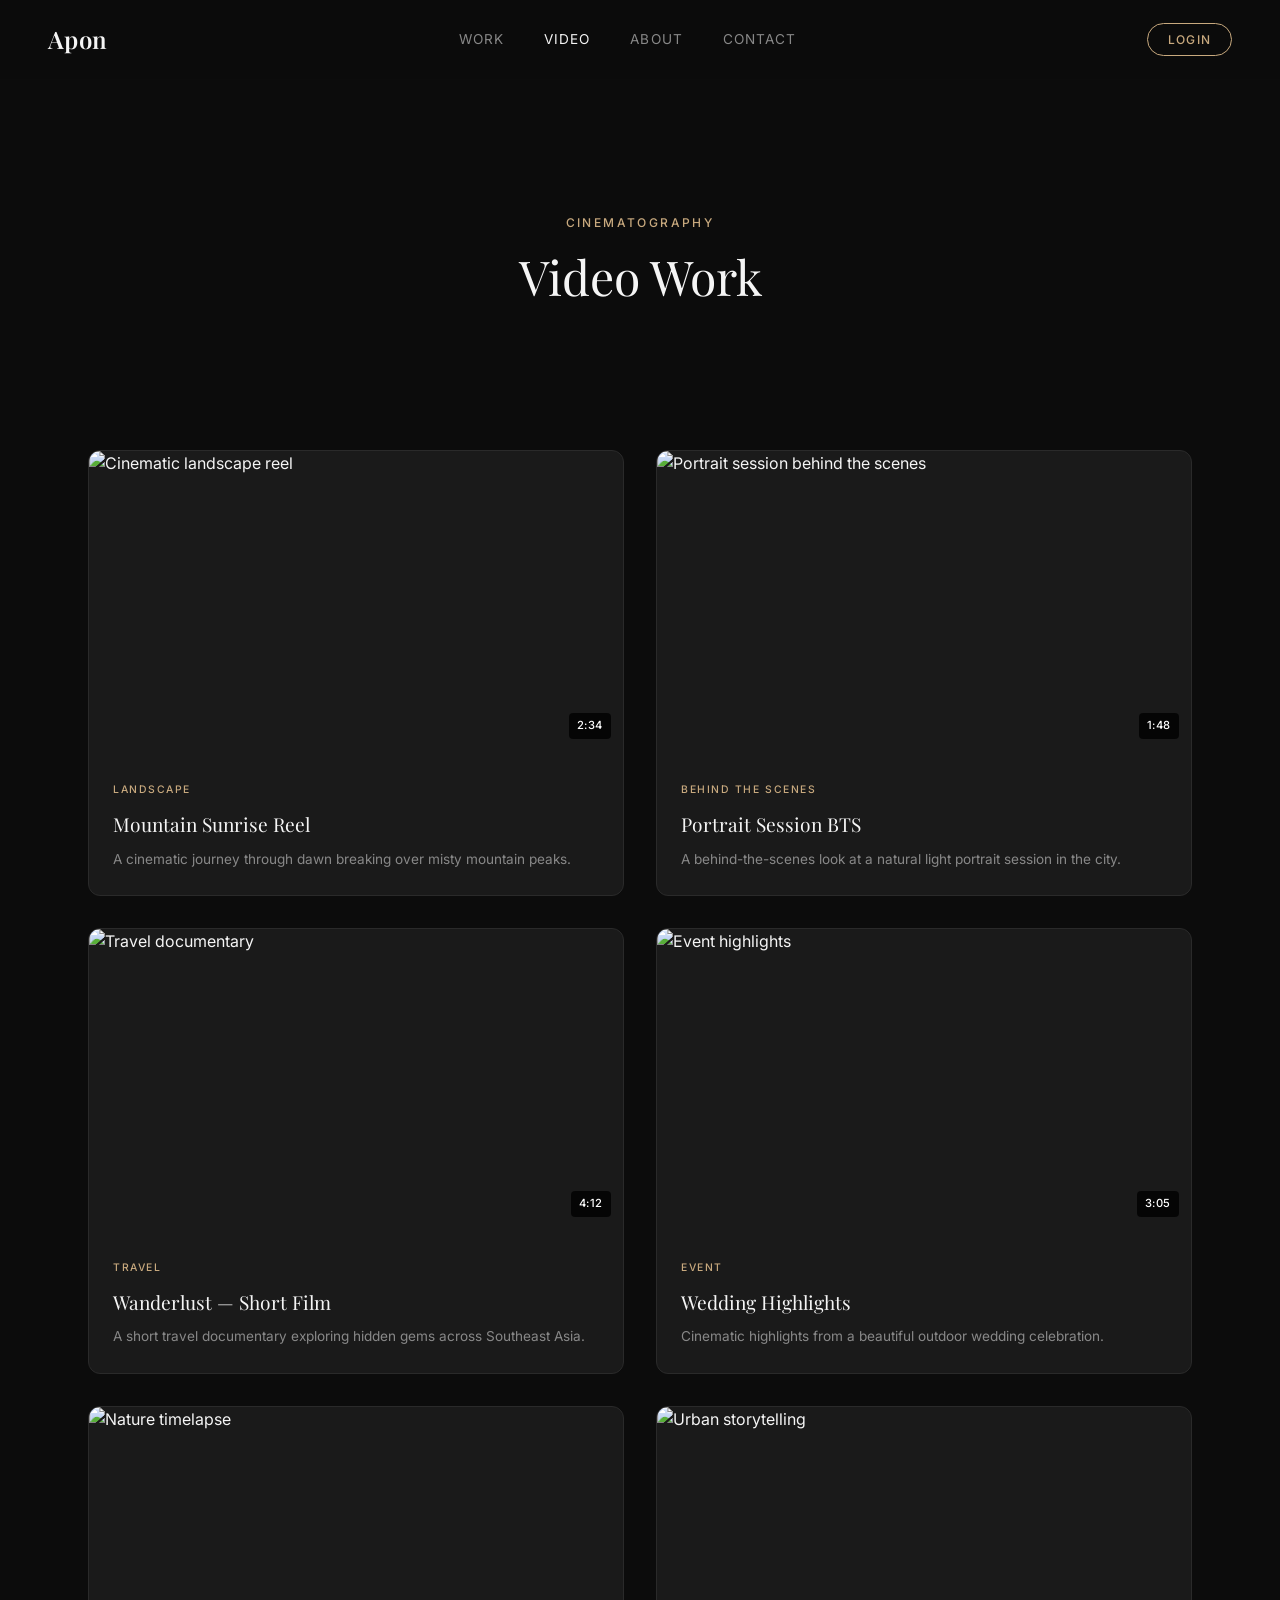
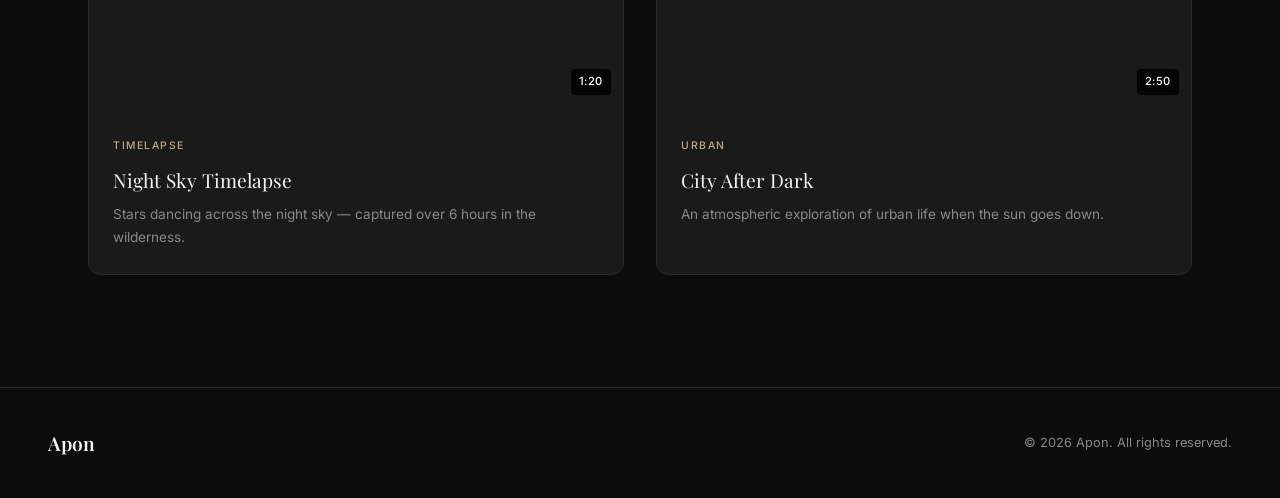
==== video.html @ 76bdeca2 "Add visitor login with Firebase Firestore Login button in nav opens a modal collecting email and pho" ====
<!DOCTYPE html>
<html lang="en">
<head>
  <meta charset="UTF-8">
  <meta name="viewport" content="width=device-width, initial-scale=1.0">
  <title>Apon — Video</title>
  <link rel="preconnect" href="https://fonts.googleapis.com">
  <link rel="preconnect" href="https://fonts.gstatic.com" crossorigin>
  <link href="https://fonts.googleapis.com/css2?family=Inter:wght@300;400;500;600&family=Playfair+Display:ital,wght@0,400;0,600;1,400&display=swap" rel="stylesheet">
  <link rel="stylesheet" href="style.css">
  <style>
    /* --- Video Page Styles --- */
    .video-hero {
      min-height: 50vh;
      display: flex;
      align-items: center;
      justify-content: center;
      text-align: center;
      padding: 8rem 2rem 4rem;
    }

    .video-hero__content {
      opacity: 0;
      animation: fadeUp 0.8s 0.2s forwards;
    }

    .video-grid {
      max-width: 1200px;
      margin: 0 auto;
      padding: 0 3rem 7rem;
      display: grid;
      grid-template-columns: repeat(2, 1fr);
      gap: 2rem;
    }

    .video-card {
      background: var(--surface);
      border: 1px solid var(--border);
      border-radius: var(--radius);
      overflow: hidden;
      transition: var(--transition);
    }

    .video-card:hover {
      border-color: var(--accent);
      transform: translateY(-4px);
    }

    .video-card__thumbnail {
      position: relative;
      aspect-ratio: 16/9;
      overflow: hidden;
      cursor: pointer;
    }

    .video-card__thumbnail img {
      width: 100%;
      height: 100%;
      object-fit: cover;
      transition: transform 0.6s cubic-bezier(0.25, 0.46, 0.45, 0.94);
    }

    .video-card:hover .video-card__thumbnail img {
      transform: scale(1.05);
    }

    .video-card__play {
      position: absolute;
      inset: 0;
      display: flex;
      align-items: center;
      justify-content: center;
      background: rgba(0, 0, 0, 0.3);
      opacity: 0;
      transition: opacity 0.3s;
    }

    .video-card:hover .video-card__play {
      opacity: 1;
    }

    .video-card__play svg {
      width: 64px;
      height: 64px;
      color: #fff;
      filter: drop-shadow(0 2px 8px rgba(0,0,0,0.4));
    }

    .video-card__info {
      padding: 1.5rem;
    }

    .video-card__cat {
      font-size: 0.65rem;
      font-weight: 500;
      letter-spacing: 0.15em;
      text-transform: uppercase;
      color: var(--accent);
    }

    .video-card__title {
      font-family: 'Playfair Display', serif;
      font-size: 1.2rem;
      font-weight: 400;
      margin-top: 0.5rem;
    }

    .video-card__desc {
      font-size: 0.85rem;
      color: var(--text-muted);
      line-height: 1.7;
      margin-top: 0.5rem;
    }

    .video-card__duration {
      position: absolute;
      bottom: 0.75rem;
      right: 0.75rem;
      background: rgba(0, 0, 0, 0.8);
      color: #fff;
      font-size: 0.7rem;
      font-weight: 500;
      letter-spacing: 0.05em;
      padding: 0.25rem 0.5rem;
      border-radius: 4px;
    }

    /* --- Video Lightbox --- */
    .video-lightbox {
      position: fixed;
      inset: 0;
      z-index: 2000;
      display: flex;
      align-items: center;
      justify-content: center;
      background: rgba(0, 0, 0, 0.95);
      opacity: 0;
      visibility: hidden;
      transition: opacity 0.3s, visibility 0.3s;
    }

    .video-lightbox--active {
      opacity: 1;
      visibility: visible;
    }

    .video-lightbox__close {
      position: absolute;
      top: 1.5rem;
      right: 2rem;
      background: none;
      border: none;
      color: var(--text);
      font-size: 2rem;
      cursor: pointer;
      opacity: 0.7;
      transition: opacity 0.3s;
    }

    .video-lightbox__close:hover {
      opacity: 1;
    }

    .video-lightbox video {
      max-width: 90vw;
      max-height: 80vh;
      border-radius: var(--radius-sm);
    }

    @media (max-width: 768px) {
      .video-grid {
        grid-template-columns: 1fr;
        padding: 0 1.5rem 4rem;
      }

      .video-hero {
        padding: 7rem 1.5rem 3rem;
      }
    }
  </style>
</head>
<body>

  <!-- Navigation -->
  <nav class="nav" id="nav">
    <a href="index.html" class="nav__logo">Apon</a>
    <button class="nav__toggle" id="navToggle" aria-label="Toggle menu">
      <span></span>
      <span></span>
    </button>
    <ul class="nav__links" id="navLinks">
      <li><a href="index.html#work">Work</a></li>
      <li><a href="video.html" style="color: var(--text);">Video</a></li>
      <li><a href="index.html#about">About</a></li>
      <li><a href="index.html#contact">Contact</a></li>
    </ul>
    <button class="nav__login-btn" id="loginBtn">Login</button>
  </nav>

  <!-- Hero -->
  <section class="video-hero">
    <div class="video-hero__content">
      <span class="section__label">Cinematography</span>
      <h1 class="section__title">Video Work</h1>
    </div>
  </section>

  <!-- Video Grid -->
  <div class="video-grid">

    <div class="video-card reveal">
      <div class="video-card__thumbnail">
        <img src="https://images.unsplash.com/photo-1536240478700-b869070f9279?w=800&q=80" alt="Cinematic landscape reel">
        <div class="video-card__play">
          <svg viewBox="0 0 24 24" fill="currentColor"><path d="M8 5v14l11-7z"/></svg>
        </div>
        <span class="video-card__duration">2:34</span>
      </div>
      <div class="video-card__info">
        <span class="video-card__cat">Landscape</span>
        <h3 class="video-card__title">Mountain Sunrise Reel</h3>
        <p class="video-card__desc">A cinematic journey through dawn breaking over misty mountain peaks.</p>
      </div>
    </div>

    <div class="video-card reveal">
      <div class="video-card__thumbnail">
        <img src="https://images.unsplash.com/photo-1492691527719-9d1e07e534b4?w=800&q=80" alt="Portrait session behind the scenes">
        <div class="video-card__play">
          <svg viewBox="0 0 24 24" fill="currentColor"><path d="M8 5v14l11-7z"/></svg>
        </div>
        <span class="video-card__duration">1:48</span>
      </div>
      <div class="video-card__info">
        <span class="video-card__cat">Behind the Scenes</span>
        <h3 class="video-card__title">Portrait Session BTS</h3>
        <p class="video-card__desc">A behind-the-scenes look at a natural light portrait session in the city.</p>
      </div>
    </div>

    <div class="video-card reveal">
      <div class="video-card__thumbnail">
        <img src="https://images.unsplash.com/photo-1518676590747-1e3dcf5a4e32?w=800&q=80" alt="Travel documentary">
        <div class="video-card__play">
          <svg viewBox="0 0 24 24" fill="currentColor"><path d="M8 5v14l11-7z"/></svg>
        </div>
        <span class="video-card__duration">4:12</span>
      </div>
      <div class="video-card__info">
        <span class="video-card__cat">Travel</span>
        <h3 class="video-card__title">Wanderlust — Short Film</h3>
        <p class="video-card__desc">A short travel documentary exploring hidden gems across Southeast Asia.</p>
      </div>
    </div>

    <div class="video-card reveal">
      <div class="video-card__thumbnail">
        <img src="https://images.unsplash.com/photo-1505236858219-8359eb29e329?w=800&q=80" alt="Event highlights">
        <div class="video-card__play">
          <svg viewBox="0 0 24 24" fill="currentColor"><path d="M8 5v14l11-7z"/></svg>
        </div>
        <span class="video-card__duration">3:05</span>
      </div>
      <div class="video-card__info">
        <span class="video-card__cat">Event</span>
        <h3 class="video-card__title">Wedding Highlights</h3>
        <p class="video-card__desc">Cinematic highlights from a beautiful outdoor wedding celebration.</p>
      </div>
    </div>

    <div class="video-card reveal">
      <div class="video-card__thumbnail">
        <img src="https://images.unsplash.com/photo-1485846234645-a62644f84728?w=800&q=80" alt="Nature timelapse">
        <div class="video-card__play">
          <svg viewBox="0 0 24 24" fill="currentColor"><path d="M8 5v14l11-7z"/></svg>
        </div>
        <span class="video-card__duration">1:20</span>
      </div>
      <div class="video-card__info">
        <span class="video-card__cat">Timelapse</span>
        <h3 class="video-card__title">Night Sky Timelapse</h3>
        <p class="video-card__desc">Stars dancing across the night sky — captured over 6 hours in the wilderness.</p>
      </div>
    </div>

    <div class="video-card reveal">
      <div class="video-card__thumbnail">
        <img src="https://images.unsplash.com/photo-1574717024653-61fd2cf4d44d?w=800&q=80" alt="Urban storytelling">
        <div class="video-card__play">
          <svg viewBox="0 0 24 24" fill="currentColor"><path d="M8 5v14l11-7z"/></svg>
        </div>
        <span class="video-card__duration">2:50</span>
      </div>
      <div class="video-card__info">
        <span class="video-card__cat">Urban</span>
        <h3 class="video-card__title">City After Dark</h3>
        <p class="video-card__desc">An atmospheric exploration of urban life when the sun goes down.</p>
      </div>
    </div>

  </div>

  <!-- Footer -->
  <footer class="footer">
    <div class="footer__inner">
      <a href="index.html" class="footer__logo">Apon</a>
      <p>&copy; 2026 Apon. All rights reserved.</p>
    </div>
  </footer>

  <!-- Login Modal -->
  <div class="login-modal" id="loginModal">
    <div class="login-modal__box">
      <button class="login-modal__close" id="loginModalClose">&times;</button>
      <h2 class="login-modal__title">Welcome</h2>
      <p class="login-modal__subtitle">Enter your details to continue</p>
      <form id="loginForm">
        <div class="form-group">
          <input type="email" id="loginEmail" placeholder=" " required>
          <label for="loginEmail">Email Address</label>
        </div>
        <div class="form-group">
          <input type="tel" id="loginPhone" placeholder=" " required>
          <label for="loginPhone">Phone Number</label>
        </div>
        <button type="submit" class="btn login-modal__submit">Continue</button>
      </form>
    </div>
  </div>

  <!-- Firebase SDKs -->
  <script src="https://www.gstatic.com/firebasejs/10.12.2/firebase-app-compat.js"></script>
  <script src="https://www.gstatic.com/firebasejs/10.12.2/firebase-firestore-compat.js"></script>
  <script>
    const firebaseConfig = {
      apiKey: "AIzaSyCMFIdVBIxMYqpcLIhRCqGMOsS4sCMnJYk",
      authDomain: "nu-9a547.firebaseapp.com",
      projectId: "nu-9a547",
      storageBucket: "nu-9a547.firebasestorage.app",
      messagingSenderId: "419631564577",
      appId: "1:419631564577:web:3c1ca84763bfb498e80e5c"
    };
    firebase.initializeApp(firebaseConfig);
    const db = firebase.firestore();
  </script>

  <script>
    // Nav scroll effect
    const nav = document.getElementById('nav');
    window.addEventListener('scroll', () => {
      nav.classList.toggle('nav--scrolled', window.scrollY > 50);
    });

    // Mobile toggle
    const navToggle = document.getElementById('navToggle');
    const navLinks = document.getElementById('navLinks');
    navToggle.addEventListener('click', () => {
      navLinks.classList.toggle('nav__links--open');
    });

    // Scroll reveal
    const reveals = document.querySelectorAll('.reveal');
    const observer = new IntersectionObserver((entries) => {
      entries.forEach(entry => {
        if (entry.isIntersecting) {
          entry.target.classList.add('reveal--visible');
        }
      });
    }, { threshold: 0.1 });
    reveals.forEach(el => observer.observe(el));
  </script>

  <!-- Visitor Login Logic -->
  <script>
  (function() {
    const loginBtn = document.getElementById('loginBtn');
    const loginModal = document.getElementById('loginModal');
    const loginModalClose = document.getElementById('loginModalClose');
    const loginForm = document.getElementById('loginForm');

    function checkLoggedIn() {
      const visitor = localStorage.getItem('visitor');
      if (visitor) {
        const data = JSON.parse(visitor);
        loginBtn.textContent = data.email;
        loginBtn.title = data.email;
      }
    }

    checkLoggedIn();

    loginBtn.addEventListener('click', () => {
      const visitor = localStorage.getItem('visitor');
      if (visitor) return;
      loginModal.classList.add('login-modal--active');
      document.body.style.overflow = 'hidden';
    });

    loginModalClose.addEventListener('click', () => {
      loginModal.classList.remove('login-modal--active');
      document.body.style.overflow = '';
    });

    loginModal.addEventListener('click', (e) => {
      if (e.target === loginModal) {
        loginModal.classList.remove('login-modal--active');
        document.body.style.overflow = '';
      }
    });

    loginForm.addEventListener('submit', async (e) => {
      e.preventDefault();
      const email = document.getElementById('loginEmail').value.trim();
      const phone = document.getElementById('loginPhone').value.trim();

      if (!email || !phone) return;

      const submitBtn = loginForm.querySelector('button[type="submit"]');
      submitBtn.textContent = 'Saving...';
      submitBtn.disabled = true;

      try {
        await db.collection('visitors').add({
          email: email,
          phone: phone,
          timestamp: firebase.firestore.FieldValue.serverTimestamp()
        });

        localStorage.setItem('visitor', JSON.stringify({ email, phone }));
        loginBtn.textContent = email;
        loginBtn.title = email;
        loginModal.classList.remove('login-modal--active');
        document.body.style.overflow = '';
      } catch (err) {
        console.error('Error saving visitor:', err);
        alert('Something went wrong. Please try again.');
      } finally {
        submitBtn.textContent = 'Continue';
        submitBtn.disabled = false;
      }
    });
  })();
  </script>
</body>
</html>
---- style.css ----
/* =========================================
   Apon — Photography Portfolio
   Clean Minimal Theme
   ========================================= */

/* --- Reset & Base --- */
*, *::before, *::after {
  margin: 0;
  padding: 0;
  box-sizing: border-box;
}

:root {
  --bg: #0c0c0c;
  --bg-light: #141414;
  --surface: #1a1a1a;
  --border: #2a2a2a;
  --text: #f5f5f5;
  --text-muted: #888;
  --accent: #c8a97e;
  --accent-light: #e0c9a6;
  --radius: 12px;
  --radius-sm: 8px;
  --transition: 0.4s cubic-bezier(0.25, 0.46, 0.45, 0.94);
}

html {
  scroll-behavior: smooth;
  scroll-padding-top: 80px;
}

body {
  font-family: 'Inter', -apple-system, BlinkMacSystemFont, sans-serif;
  background: var(--bg);
  color: var(--text);
  line-height: 1.6;
  overflow-x: hidden;
  -webkit-font-smoothing: antialiased;
}

img {
  display: block;
  max-width: 100%;
  height: auto;
}

a {
  color: inherit;
  text-decoration: none;
}

/* --- Navigation --- */
.nav {
  position: fixed;
  top: 0;
  left: 0;
  right: 0;
  z-index: 1000;
  display: flex;
  align-items: center;
  justify-content: space-between;
  padding: 1.25rem 3rem;
  background: rgba(12, 12, 12, 0.8);
  backdrop-filter: blur(20px);
  -webkit-backdrop-filter: blur(20px);
  border-bottom: 1px solid transparent;
  transition: var(--transition);
}

.nav--scrolled {
  border-bottom-color: var(--border);
  padding: 1rem 3rem;
}

.nav__logo {
  font-family: 'Playfair Display', serif;
  font-size: 1.5rem;
  font-weight: 600;
  letter-spacing: 0.02em;
}

.nav__links {
  list-style: none;
  display: flex;
  gap: 2.5rem;
}

.nav__links a {
  font-size: 0.85rem;
  font-weight: 400;
  letter-spacing: 0.08em;
  text-transform: uppercase;
  color: var(--text-muted);
  transition: color 0.3s;
  position: relative;
}

.nav__links a::after {
  content: '';
  position: absolute;
  bottom: -4px;
  left: 0;
  width: 0;
  height: 1px;
  background: var(--accent);
  transition: width 0.3s;
}

.nav__links a:hover {
  color: var(--text);
}

.nav__links a:hover::after {
  width: 100%;
}

.nav__toggle {
  display: none;
  flex-direction: column;
  gap: 6px;
  background: none;
  border: none;
  cursor: pointer;
  padding: 4px;
}

.nav__toggle span {
  display: block;
  width: 24px;
  height: 1.5px;
  background: var(--text);
  transition: var(--transition);
}

/* --- Hero --- */
.hero {
  position: relative;
  min-height: 100vh;
  display: flex;
  align-items: center;
  justify-content: center;
  text-align: center;
  padding: 2rem;
  overflow: hidden;
}

.hero::before {
  content: '';
  position: absolute;
  inset: 0;
  background:
    radial-gradient(ellipse at 20% 50%, rgba(200, 169, 126, 0.06) 0%, transparent 60%),
    radial-gradient(ellipse at 80% 20%, rgba(200, 169, 126, 0.04) 0%, transparent 50%);
  pointer-events: none;
}

.hero__content {
  position: relative;
  z-index: 1;
}

.hero__greeting {
  font-size: 0.85rem;
  font-weight: 400;
  letter-spacing: 0.2em;
  text-transform: uppercase;
  color: var(--accent);
  margin-bottom: 1rem;
  opacity: 0;
  animation: fadeUp 0.8s 0.2s forwards;
}

.hero__title {
  font-family: 'Playfair Display', serif;
  font-size: clamp(4rem, 12vw, 10rem);
  font-weight: 400;
  line-height: 0.95;
  letter-spacing: -0.02em;
  margin-bottom: 1.5rem;
  opacity: 0;
  animation: fadeUp 0.8s 0.4s forwards;
}

.hero__subtitle {
  font-size: 1.1rem;
  font-weight: 300;
  color: var(--text-muted);
  letter-spacing: 0.1em;
  margin-bottom: 2.5rem;
  opacity: 0;
  animation: fadeUp 0.8s 0.6s forwards;
}

.hero__cta {
  display: inline-block;
  padding: 0.9rem 2.5rem;
  border: 1px solid var(--accent);
  color: var(--accent);
  font-size: 0.8rem;
  font-weight: 500;
  letter-spacing: 0.15em;
  text-transform: uppercase;
  border-radius: 50px;
  transition: var(--transition);
  opacity: 0;
  animation: fadeUp 0.8s 0.8s forwards;
}

.hero__cta:hover {
  background: var(--accent);
  color: var(--bg);
}

.hero__scroll {
  position: absolute;
  bottom: 2.5rem;
  left: 50%;
  transform: translateX(-50%);
  display: flex;
  flex-direction: column;
  align-items: center;
  gap: 0.75rem;
  opacity: 0;
  animation: fadeUp 0.8s 1s forwards;
}

.hero__scroll span {
  font-size: 0.7rem;
  letter-spacing: 0.15em;
  text-transform: uppercase;
  color: var(--text-muted);
}

.hero__scroll-line {
  width: 1px;
  height: 40px;
  background: linear-gradient(to bottom, var(--accent), transparent);
  animation: scrollPulse 2s infinite;
}

/* --- Sections --- */
.section {
  padding: 7rem 3rem;
}

.section__header {
  text-align: center;
  margin-bottom: 4rem;
}

.section__label {
  display: inline-block;
  font-size: 0.75rem;
  font-weight: 500;
  letter-spacing: 0.2em;
  text-transform: uppercase;
  color: var(--accent);
  margin-bottom: 1rem;
}

.section__title {
  font-family: 'Playfair Display', serif;
  font-size: clamp(2rem, 4vw, 3rem);
  font-weight: 400;
  line-height: 1.2;
}

/* --- Gallery --- */
.gallery {
  max-width: 1400px;
  margin: 0 auto;
  display: grid;
  grid-template-columns: repeat(3, 1fr);
  gap: 1rem;
  grid-auto-flow: dense;
}

.gallery__item {
  position: relative;
  border-radius: var(--radius);
  overflow: hidden;
  cursor: pointer;
  aspect-ratio: 4/3;
}

.gallery__item--tall {
  grid-row: span 2;
  aspect-ratio: auto;
}

.gallery__item--wide {
  grid-column: span 2;
  aspect-ratio: auto;
}

.gallery__item img {
  width: 100%;
  height: 100%;
  object-fit: cover;
  transition: transform 0.6s cubic-bezier(0.25, 0.46, 0.45, 0.94);
}

.gallery__item:hover img {
  transform: scale(1.05);
}

.gallery__item figcaption {
  position: absolute;
  bottom: 0;
  left: 0;
  right: 0;
  padding: 2rem 1.5rem 1.5rem;
  background: linear-gradient(to top, rgba(0,0,0,0.7) 0%, transparent 100%);
  display: flex;
  flex-direction: column;
  gap: 0.25rem;
  transform: translateY(100%);
  transition: transform 0.4s cubic-bezier(0.25, 0.46, 0.45, 0.94);
}

.gallery__item:hover figcaption {
  transform: translateY(0);
}

.gallery__cat {
  font-size: 0.65rem;
  font-weight: 500;
  letter-spacing: 0.15em;
  text-transform: uppercase;
  color: var(--accent);
}

.gallery__name {
  font-family: 'Playfair Display', serif;
  font-size: 1.1rem;
}

/* --- About --- */
.about {
  background: var(--bg-light);
}

.about__grid {
  max-width: 1200px;
  margin: 0 auto;
  display: grid;
  grid-template-columns: 1fr 1.2fr;
  gap: 4rem;
  align-items: center;
}

.about__image {
  border-radius: var(--radius);
  overflow: hidden;
  aspect-ratio: 3/4;
}

.about__image img {
  width: 100%;
  height: 100%;
  object-fit: cover;
}

.about__content p {
  color: var(--text-muted);
  margin-top: 1.5rem;
  font-size: 0.95rem;
  line-height: 1.8;
}

.about__stats {
  display: flex;
  gap: 3rem;
  margin-top: 2.5rem;
  padding-top: 2.5rem;
  border-top: 1px solid var(--border);
}

.stat__number {
  display: block;
  font-family: 'Playfair Display', serif;
  font-size: 2rem;
  color: var(--accent);
}

.stat__label {
  font-size: 0.75rem;
  letter-spacing: 0.1em;
  text-transform: uppercase;
  color: var(--text-muted);
}

/* --- Services --- */
.services__grid {
  max-width: 1200px;
  margin: 0 auto;
  display: grid;
  grid-template-columns: repeat(3, 1fr);
  gap: 1.5rem;
}

.service-card {
  background: var(--surface);
  border: 1px solid var(--border);
  border-radius: var(--radius);
  padding: 2.5rem 2rem;
  transition: var(--transition);
}

.service-card:hover {
  border-color: var(--accent);
  transform: translateY(-4px);
}

.service-card__icon {
  width: 48px;
  height: 48px;
  color: var(--accent);
  margin-bottom: 1.5rem;
}

.service-card h3 {
  font-family: 'Playfair Display', serif;
  font-size: 1.25rem;
  font-weight: 400;
  margin-bottom: 0.75rem;
}

.service-card p {
  font-size: 0.9rem;
  color: var(--text-muted);
  line-height: 1.7;
}

/* --- Contact --- */
.contact {
  background: var(--bg-light);
}

.contact__grid {
  max-width: 1100px;
  margin: 0 auto;
  display: grid;
  grid-template-columns: 1fr 1fr;
  gap: 5rem;
  align-items: start;
}

.contact__info p {
  color: var(--text-muted);
  margin-top: 1.5rem;
  font-size: 0.95rem;
  line-height: 1.8;
}

.contact__details {
  margin-top: 2.5rem;
}

.contact__details a {
  display: inline-block;
  font-size: 1.1rem;
  color: var(--accent);
  border-bottom: 1px solid transparent;
  transition: border-color 0.3s;
}

.contact__details a:hover {
  border-bottom-color: var(--accent);
}

.contact__socials {
  display: flex;
  gap: 1rem;
  margin-top: 1.5rem;
}

.contact__socials a {
  width: 40px;
  height: 40px;
  display: flex;
  align-items: center;
  justify-content: center;
  border: 1px solid var(--border);
  border-radius: 50%;
  color: var(--text-muted);
  transition: var(--transition);
}

.contact__socials a:hover {
  border-color: var(--accent);
  color: var(--accent);
}

.contact__socials svg {
  width: 18px;
  height: 18px;
}

/* --- Form --- */
.form-group {
  position: relative;
  margin-bottom: 1.5rem;
}

.form-group input,
.form-group textarea {
  width: 100%;
  padding: 1rem 0;
  font-family: inherit;
  font-size: 0.95rem;
  color: var(--text);
  background: none;
  border: none;
  border-bottom: 1px solid var(--border);
  outline: none;
  transition: border-color 0.3s;
  resize: none;
}

.form-group input:focus,
.form-group textarea:focus {
  border-bottom-color: var(--accent);
}

.form-group label {
  position: absolute;
  top: 1rem;
  left: 0;
  font-size: 0.9rem;
  color: var(--text-muted);
  pointer-events: none;
  transition: var(--transition);
}

.form-group input:focus + label,
.form-group input:not(:placeholder-shown) + label,
.form-group textarea:focus + label,
.form-group textarea:not(:placeholder-shown) + label {
  top: -0.75rem;
  font-size: 0.7rem;
  letter-spacing: 0.1em;
  text-transform: uppercase;
  color: var(--accent);
}

.btn {
  display: inline-block;
  padding: 1rem 3rem;
  font-family: inherit;
  font-size: 0.8rem;
  font-weight: 500;
  letter-spacing: 0.15em;
  text-transform: uppercase;
  color: var(--bg);
  background: var(--accent);
  border: 1px solid var(--accent);
  border-radius: 50px;
  cursor: pointer;
  transition: var(--transition);
}

.btn:hover {
  background: transparent;
  color: var(--accent);
}

/* --- Footer --- */
.footer {
  padding: 2.5rem 3rem;
  border-top: 1px solid var(--border);
}

.footer__inner {
  max-width: 1400px;
  margin: 0 auto;
  display: flex;
  align-items: center;
  justify-content: space-between;
}

.footer__logo {
  font-family: 'Playfair Display', serif;
  font-size: 1.2rem;
  font-weight: 600;
}

.footer p {
  font-size: 0.8rem;
  color: var(--text-muted);
}

/* --- Lightbox --- */
.lightbox {
  position: fixed;
  inset: 0;
  z-index: 2000;
  display: flex;
  align-items: center;
  justify-content: center;
  background: rgba(0, 0, 0, 0.95);
  opacity: 0;
  visibility: hidden;
  transition: opacity 0.3s, visibility 0.3s;
  cursor: zoom-out;
}

.lightbox--active {
  opacity: 1;
  visibility: visible;
}

.lightbox__close {
  position: absolute;
  top: 1.5rem;
  right: 2rem;
  background: none;
  border: none;
  color: var(--text);
  font-size: 2rem;
  cursor: pointer;
  opacity: 0.7;
  transition: opacity 0.3s;
}

.lightbox__close:hover {
  opacity: 1;
}

.lightbox__img {
  max-width: 90vw;
  max-height: 90vh;
  object-fit: contain;
  border-radius: var(--radius-sm);
}

/* --- Login Nav Button --- */
.nav__login-btn {
  padding: 0.5rem 1.25rem;
  font-family: inherit;
  font-size: 0.75rem;
  font-weight: 500;
  letter-spacing: 0.1em;
  text-transform: uppercase;
  color: var(--accent);
  background: none;
  border: 1px solid var(--accent);
  border-radius: 50px;
  cursor: pointer;
  transition: var(--transition);
  white-space: nowrap;
  max-width: 180px;
  overflow: hidden;
  text-overflow: ellipsis;
}

.nav__login-btn:hover {
  background: var(--accent);
  color: var(--bg);
}

/* --- Login Modal --- */
.login-modal {
  position: fixed;
  inset: 0;
  z-index: 3000;
  display: flex;
  align-items: center;
  justify-content: center;
  background: rgba(0, 0, 0, 0.85);
  backdrop-filter: blur(10px);
  -webkit-backdrop-filter: blur(10px);
  opacity: 0;
  visibility: hidden;
  transition: opacity 0.3s, visibility 0.3s;
}

.login-modal--active {
  opacity: 1;
  visibility: visible;
}

.login-modal__box {
  background: var(--surface);
  border: 1px solid var(--border);
  border-radius: var(--radius);
  padding: 3rem 2.5rem;
  width: 90%;
  max-width: 420px;
  position: relative;
}

.login-modal__close {
  position: absolute;
  top: 1rem;
  right: 1.25rem;
  background: none;
  border: none;
  color: var(--text-muted);
  font-size: 1.5rem;
  cursor: pointer;
  transition: color 0.3s;
  line-height: 1;
}

.login-modal__close:hover {
  color: var(--text);
}

.login-modal__title {
  font-family: 'Playfair Display', serif;
  font-size: 1.5rem;
  font-weight: 400;
  margin-bottom: 0.5rem;
}

.login-modal__subtitle {
  font-size: 0.85rem;
  color: var(--text-muted);
  margin-bottom: 2rem;
}

.login-modal .form-group input {
  width: 100%;
  padding: 1rem 0;
  font-family: inherit;
  font-size: 0.95rem;
  color: var(--text);
  background: none;
  border: none;
  border-bottom: 1px solid var(--border);
  outline: none;
  transition: border-color 0.3s;
}

.login-modal .form-group input:focus {
  border-bottom-color: var(--accent);
}

.login-modal__submit {
  width: 100%;
  margin-top: 0.5rem;
}

/* --- Animations --- */
@keyframes fadeUp {
  from {
    opacity: 0;
    transform: translateY(30px);
  }
  to {
    opacity: 1;
    transform: translateY(0);
  }
}

@keyframes scrollPulse {
  0%, 100% { opacity: 1; }
  50% { opacity: 0.3; }
}

/* Scroll reveal */
.reveal {
  opacity: 0;
  transform: translateY(40px);
  transition: opacity 0.8s, transform 0.8s;
}

.reveal--visible {
  opacity: 1;
  transform: translateY(0);
}

/* --- Responsive --- */
@media (max-width: 1024px) {
  .gallery {
    grid-template-columns: repeat(2, 1fr);
  }

  .services__grid {
    grid-template-columns: 1fr;
    max-width: 500px;
  }
}

@media (max-width: 768px) {
  .nav {
    padding: 1rem 1.5rem;
  }

  .nav__toggle {
    display: flex;
  }

  .nav__links {
    position: fixed;
    top: 0;
    right: 0;
    bottom: 0;
    width: 280px;
    background: var(--bg-light);
    flex-direction: column;
    justify-content: center;
    align-items: center;
    gap: 2rem;
    transform: translateX(100%);
    transition: transform 0.4s cubic-bezier(0.25, 0.46, 0.45, 0.94);
  }

  .nav__links--open {
    transform: translateX(0);
  }

  .nav__links a {
    font-size: 1rem;
  }

  .section {
    padding: 4rem 1.5rem;
  }

  .gallery {
    grid-template-columns: 1fr;
  }

  .gallery__item--tall,
  .gallery__item--wide {
    grid-row: span 1;
    grid-column: span 1;
    aspect-ratio: 4/3;
  }

  .about__grid {
    grid-template-columns: 1fr;
    gap: 2.5rem;
  }

  .about__image {
    aspect-ratio: 16/9;
  }

  .about__stats {
    gap: 2rem;
  }

  .contact__grid {
    grid-template-columns: 1fr;
    gap: 3rem;
  }

  .footer__inner {
    flex-direction: column;
    gap: 0.75rem;
    text-align: center;
  }
}

@media (max-width: 480px) {
  .hero__title {
    font-size: 3.5rem;
  }

  .about__stats {
    flex-direction: column;
    gap: 1.5rem;
  }
}
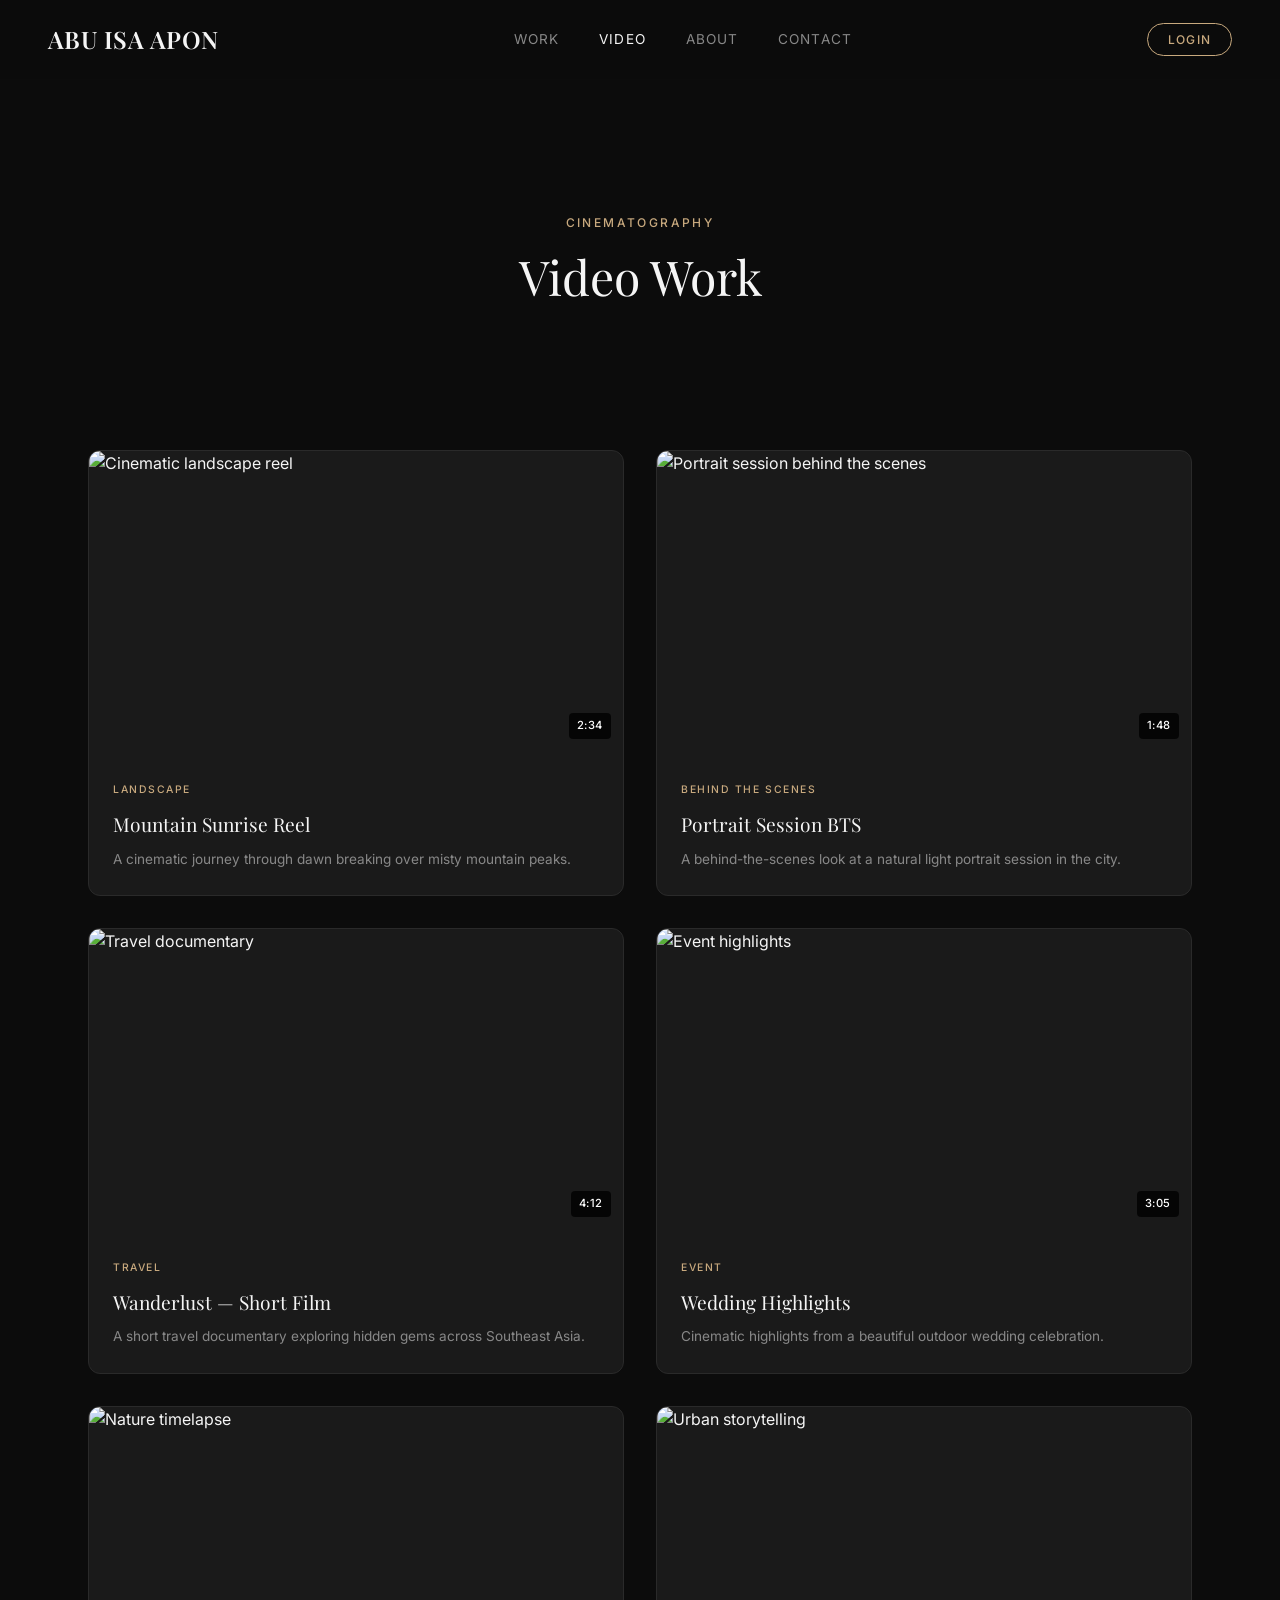
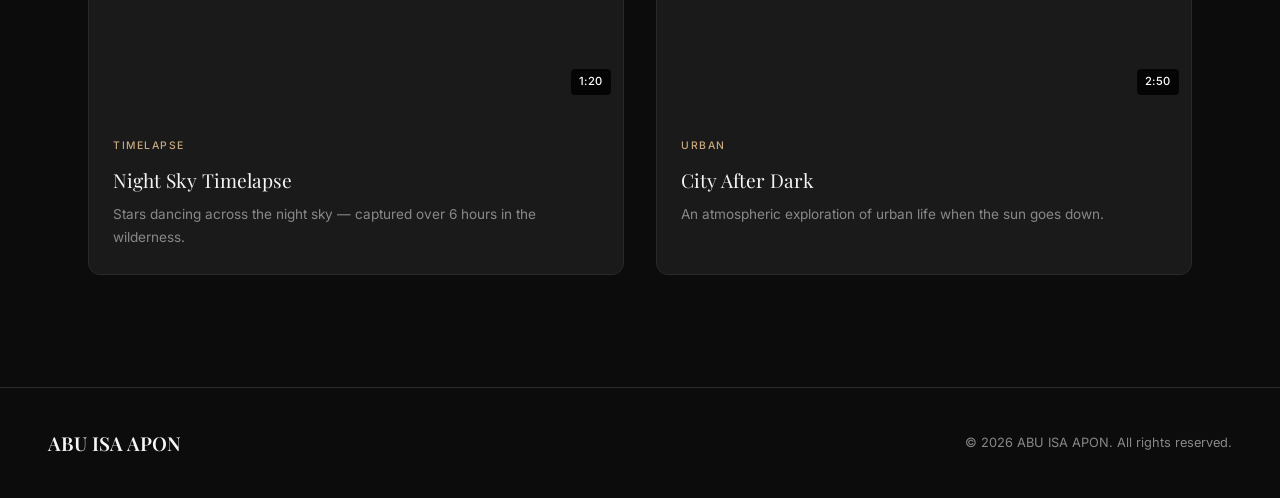
==== commit b13caae7: "Update name to ABU ISA APON across all pages Co-Authored-By: Claude Opus 4.6 <noreply@anthropic.com>" ====
--- a/video.html
+++ b/video.html
@@ -3,7 +3,7 @@
 <head>
   <meta charset="UTF-8">
   <meta name="viewport" content="width=device-width, initial-scale=1.0">
-  <title>Apon — Video</title>
+  <title>ABU ISA APON — Video</title>
   <link rel="preconnect" href="https://fonts.googleapis.com">
   <link rel="preconnect" href="https://fonts.gstatic.com" crossorigin>
   <link href="https://fonts.googleapis.com/css2?family=Inter:wght@300;400;500;600&family=Playfair+Display:ital,wght@0,400;0,600;1,400&display=swap" rel="stylesheet">
@@ -183,7 +183,7 @@
 
   <!-- Navigation -->
   <nav class="nav" id="nav">
-    <a href="index.html" class="nav__logo">Apon</a>
+    <a href="index.html" class="nav__logo">ABU ISA APON</a>
     <button class="nav__toggle" id="navToggle" aria-label="Toggle menu">
       <span></span>
       <span></span>
@@ -303,8 +303,8 @@
   <!-- Footer -->
   <footer class="footer">
     <div class="footer__inner">
-      <a href="index.html" class="footer__logo">Apon</a>
-      <p>&copy; 2026 Apon. All rights reserved.</p>
+      <a href="index.html" class="footer__logo">ABU ISA APON</a>
+      <p>&copy; 2026 ABU ISA APON. All rights reserved.</p>
     </div>
   </footer>
 
--- a/style.css
+++ b/style.css
@@ -1,5 +1,5 @@
 /* =========================================
-   Apon — Photography Portfolio
+   ABU ISA APON — Photography Portfolio
    Clean Minimal Theme
    ========================================= */
 
